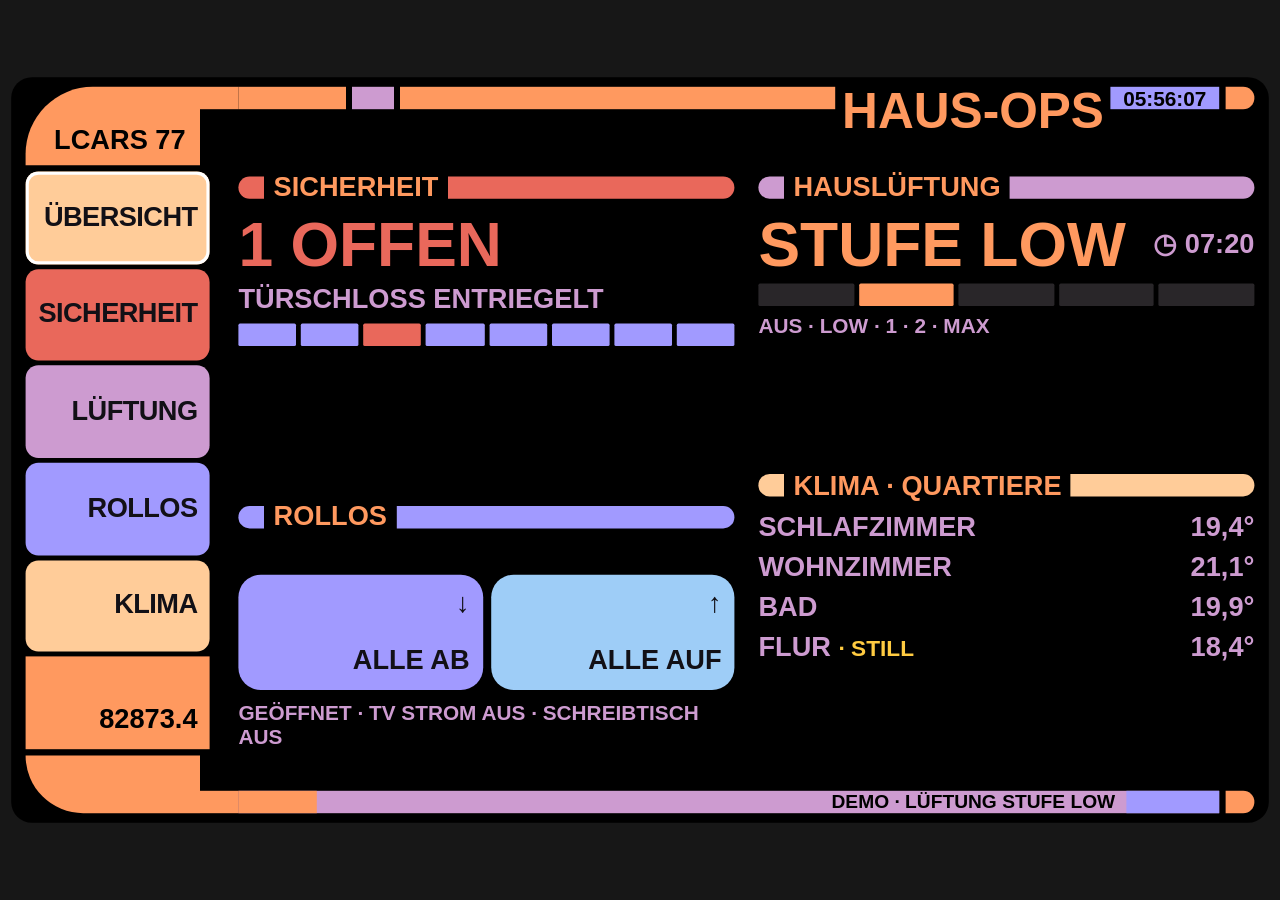
==== vorschau.html @ 0ab35b7e "Add LCARS wall display for Home Assistant" ====
<!doctype html>
<html lang="de">
<meta charset="utf-8">
<meta name="viewport" content="width=device-width, initial-scale=1">
<title>HAUS-OPS · LCARS Demo</title>
<script type="module" src="./www/haus-ops.js"></script>
<haus-ops demo></haus-ops>
</html>
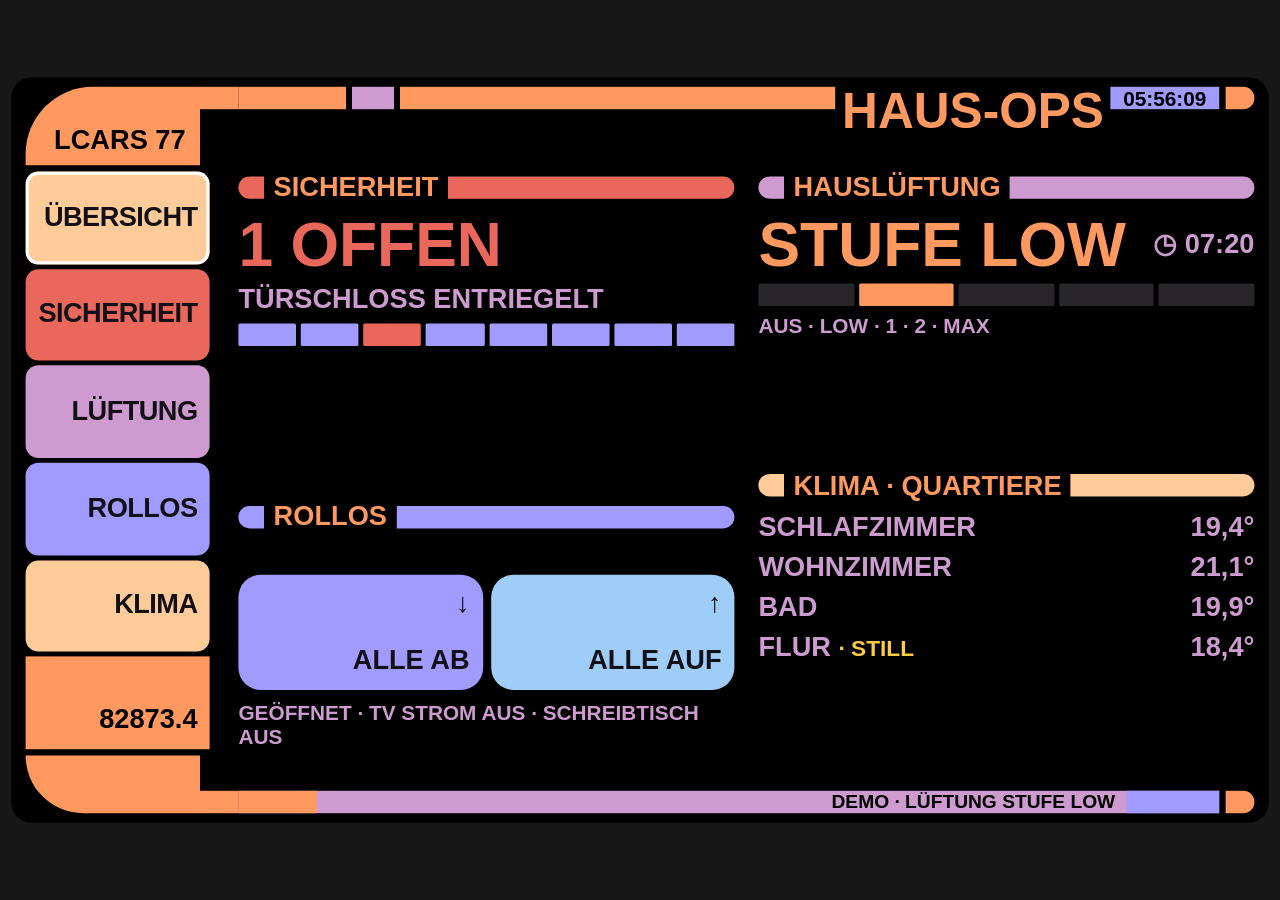
==== commit c4b51927: "Package HAUS-OPS as a HACS integration" ====
--- a/vorschau.html
+++ b/vorschau.html
@@ -3,6 +3,6 @@
 <meta charset="utf-8">
 <meta name="viewport" content="width=device-width, initial-scale=1">
 <title>HAUS-OPS · LCARS Demo</title>
-<script type="module" src="./www/haus-ops.js"></script>
+<script type="module" src="./custom_components/haus_ops/frontend/haus-ops.js"></script>
 <haus-ops demo></haus-ops>
 </html>
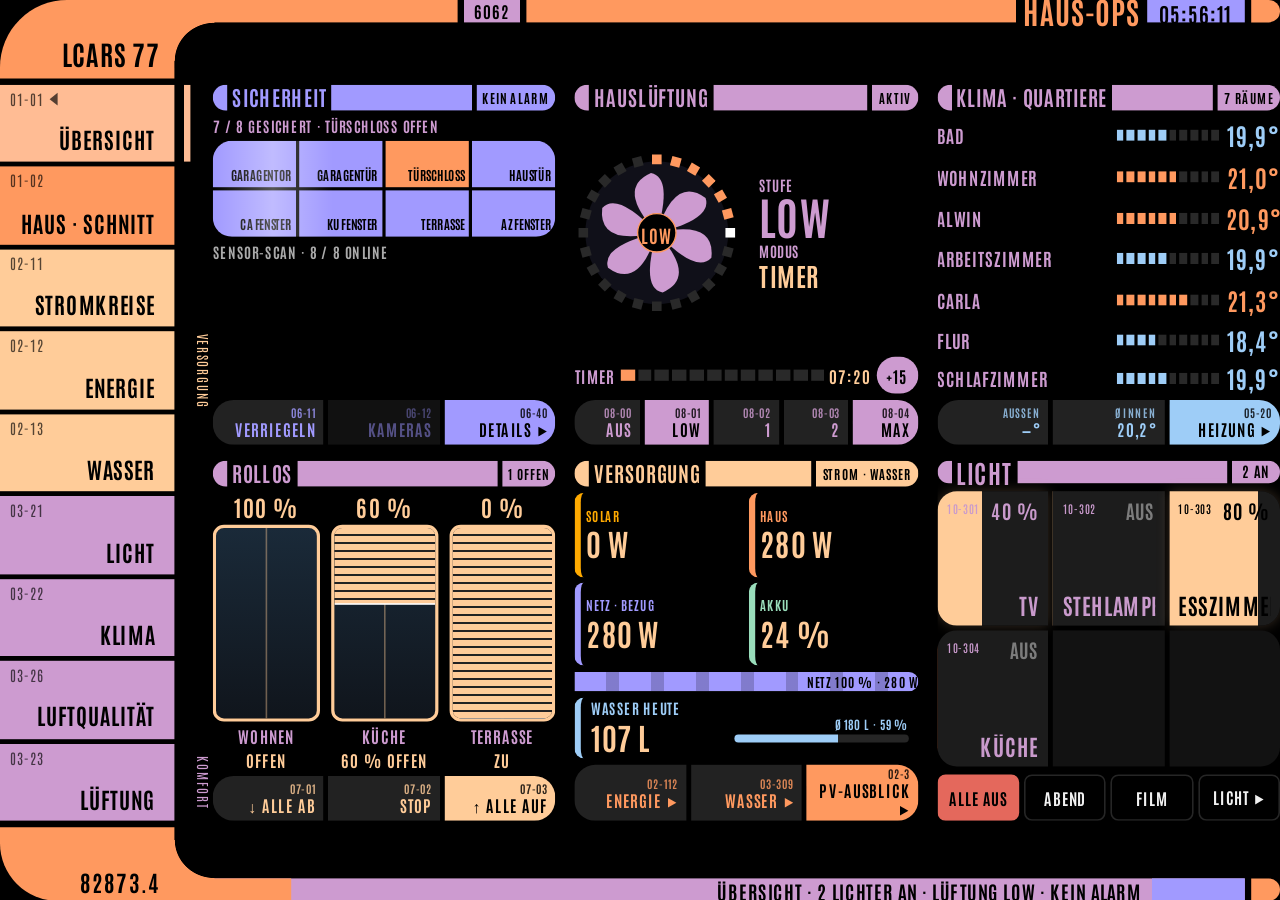
==== commit b1c3b7c1: "Release 1.6.64: indoor air quality dashboard" ====
--- a/vorschau.html
+++ b/vorschau.html
@@ -5,4 +5,9 @@
 <title>HAUS-OPS · LCARS Demo</title>
 <script type="module" src="./custom_components/haus_ops/frontend/haus-ops.js"></script>
 <haus-ops demo></haus-ops>
+<script>
+  if (new URLSearchParams(location.search).get('seite') === 'luftqualitaet') {
+    document.querySelector('haus-ops').setAttribute('demo-page', 'luftqualitaet');
+  }
+</script>
 </html>
